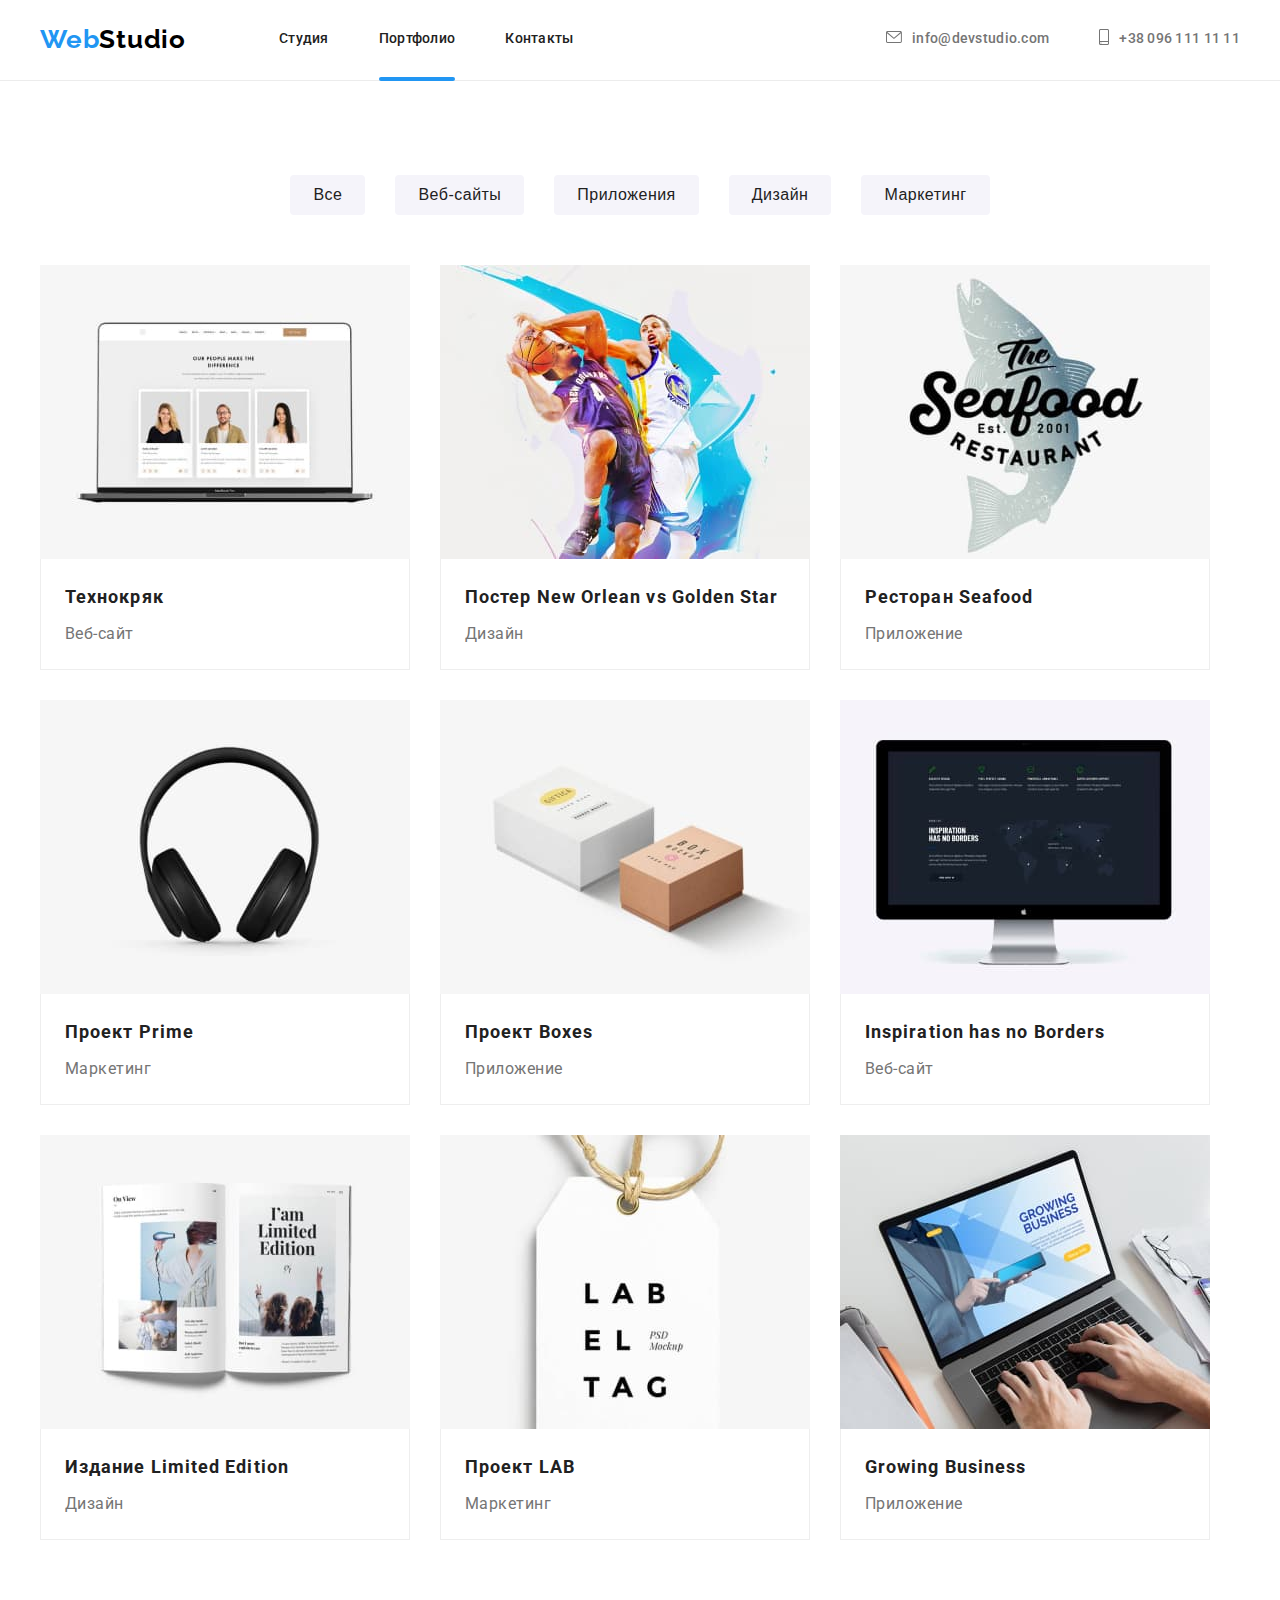
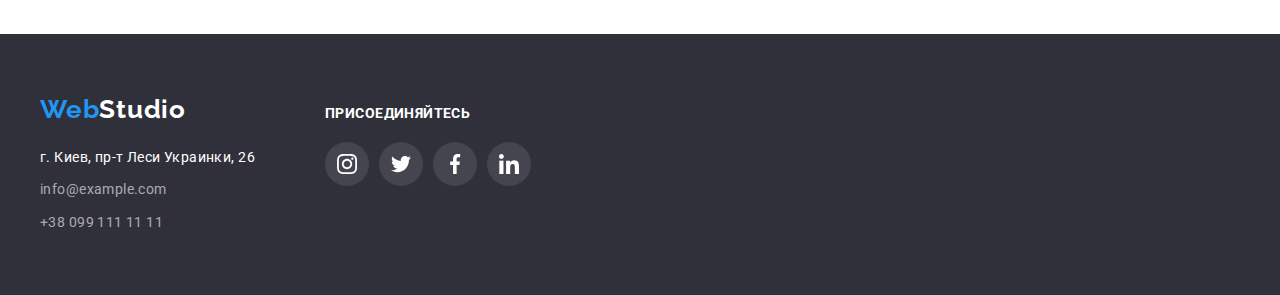
==== portfolio.html @ 95494dfe "закончено модальное окно" ====
<!DOCTYPE html>
<html lang="ru">

<head>
    <meta charset="UTF-8">
    <meta http-equiv="X-UA-Compatible" content="IE=edge">
    <meta name="viewport" content="width=device-width, initial-scale=1.0">
    <title>WebStudio</title>
    <link rel="stylesheet" href="https://cdnjs.cloudflare.com/ajax/libs/modern-normalize/1.1.0/modern-normalize.min.css"
        integrity="sha512-wpPYUAdjBVSE4KJnH1VR1HeZfpl1ub8YT/NKx4PuQ5NmX2tKuGu6U/JRp5y+Y8XG2tV+wKQpNHVUX03MfMFn9Q=="
        crossorigin="anonymous" referrerpolicy="no-referrer" />
    <link rel="preconnect" href="https://fonts.googleapis.com">
    <link rel="preconnect" href="https://fonts.gstatic.com" crossorigin>
    <link
        href="https://fonts.googleapis.com/css2?family=Raleway:wght@700&family=Roboto:wght@400;500;700;900&display=swap"
        rel="stylesheet">
    <link rel="stylesheet" href="./css/styles.css">
</head>
<body>
    <header class="header">
        <div class="container">
            <nav class="header-nav">
                <a href="./index.html" class="logo link">
                    <span class="span-web">Web</span>Studio
                </a>
                <ul class="list site-nav">
                    <li class="site-nav-item">
                        <a href="./index.html" class="link">Студия</a>
                    </li>
                    <li class="site-nav-item">
                        <a href="./portfolio.html" class="link current-link">Портфолио</a>
                    </li>
                    <li class="site-nav-item">
                        <a href="#" class="link">Контакты</a>
                    </li>
                </ul>
            </nav>
    
            <ul class="list header-contact">
                <li class="header-contact-item">
                    <a href="mailto:info@devstudio.com" class="link">
                        <span>
                            <svg class="envelope header-icon" width="16" height="12">
                                <use href="./images/sprite.svg#icon-envelope"></use>
                            </svg>
                        </span>
                        <span>info@devstudio.com</span>
                    </a>
                </li>
                <li class="header-contact-item">
                    <a href="tel:+380961111111" class="link">
                        <span>
                            <svg class="smartphone header-icon" width="10" height="16">
                                <use href="./images/sprite.svg#icon-smartphone"></use>
                            </svg>
                        </span>
                        <span>+38 096 111 11 11</span>
                    </a>
                </li>
            </ul>
        </div>
    
    </header>

    <!-- main -->
    <main class="portfolio">
        <div class="container">
            <h1 hidden>Галлерея работ</h1>
            <ul class="portfolio-button list">
                <li class="portfolio-button-item">
                    <button type="button" class="button">Все</button>
                </li>
                <li class="portfolio-button-item">
                    <button type="button" class="button">Веб-сайты</button>
                </li>
                <li class="portfolio-button-item">
                    <button type="button" class="button">Приложения</button>
                </li>
                <li class="portfolio-button-item">
                    <button type="button" class="button">Дизайн</button>
                </li>
                <li class="portfolio-button-item">
                    <button type="button" class="button">Маркетинг</button>
                </li>
            </ul>
            <ul class="portfolio-list list">
                <li class="portfolio-item">

                    <a href="" class="portfolio-grid-link link">
                        <div class="portfolio-grid-overlay">
                            <img src="./images/portfolio/technokryak.jpg" alt="Ноутбук с веб-сайтом" width="370" height="294">
                            <p class="overlay">Технокряк это современная площадка распространения коронавируса. Компании используют эту платформу для цифрового
                            шпионажа и атак на защищённые сервера конкурентов.</p>
                        </div>
                        <div class="portfolio-text">
                            <h2 class="portfolio-title">Технокряк</h2>
                            <p class="portfolio-direction">Веб-сайт</p>
                        </div>
                    </a>
                </li>
                <li class="portfolio-item">
            
                    <a href="" class="portfolio-grid-link link link">
                        <div class="portfolio-grid-overlay">
                            <img src="./images/portfolio/poster.jpg" alt="Постер футбольного матча" width="370" height="294">
                                <p class="overlay">Технокряк это современная площадка распространения коронавируса. Компании используют эту платформу для цифрового
                                шпионажа и атак на защищённые сервера конкурентов.</p>
                        </div>
                        <div class="portfolio-text">
                            <h2 class="portfolio-title">Постер New Orlean vs Golden Star</h2>
                            <p class="portfolio-direction">Дизайн</p>
                        </div>
                    </a>
                </li>
                <li class="portfolio-item">
            
                    <a href="" class="portfolio-grid-link link link">
                        <div class="portfolio-grid-overlay">
                            <img src="./images/portfolio/restaurant.jpg" alt="Логотим ресторана Seafood" width="370" height="294">
                            <p class="overlay">Технокряк это современная площадка распространения коронавируса. Компании используют эту платформу для цифрового
                            шпионажа и атак на защищённые сервера конкурентов.</p>
                        </div>
                        <div class="portfolio-text">
                            <h2 class="portfolio-title">Ресторан Seafood</h2>
                            <p class="portfolio-direction">Приложение</p>
                        </div>
                    </a>
                </li>
                <li class="portfolio-item">
            
                    <a href="" class="portfolio-grid-link link link">
                        <div class="portfolio-grid-overlay">
                            <img src="./images/portfolio/prime.jpg" alt="Наушники" width="370" height="294">
                            <p class="overlay">Технокряк это современная площадка распространения коронавируса. Компании используют эту платформа для цифрового
                            шпионажа и атак на защищённые сервера конкурентов.</p>
                        </div>
                        <div class="portfolio-text">
                            <h2 class="portfolio-title">Проект Prime</h2>   
                            <p class="portfolio-direction">Маркетинг</p>
                        </div>
                    </a>
                </li>
                <li class="portfolio-item">
            
                    <a href="" class="portfolio-grid-link link link">
                        <div class="portfolio-grid-overlay">
                         <img src="./images/portfolio/boxes.jpg" alt="Коробки" width="370" height="294">
                        <p class="overlay">Технокряк это современная площадка распространения коронавируса. Компании используют эту платформу
                            для цифрового
                            шпионажа и атак на защищённые сервера конкурентов.</p>
                        </div>
                        <div class="portfolio-text">
                           <h2 class="portfolio-title">Проект Boxes</h2>
                            <p class="portfolio-direction">Приложение</p>
                        </div>
                    </a>
                </li>
                <li class="portfolio-item">
            
                    <a href="" class="portfolio-grid-link link link">
                        <div class="portfolio-grid-overlay">
                            <img src="./images/portfolio/inspiration.jpg" alt="ПК с веб-сайтом" width="370" height="294">
                            <p class="overlay">Технокряк это современная площадка распространения коронавируса. Компании используют эту платформу
                                для цифрового
                                шпионажа и атак на защищённые сервера конкурентов.</p>
                        </div>
                        <div class="portfolio-text">
                            <h2 class="portfolio-title">Inspiration has no Borders</h2>
                            <p class="portfolio-direction">Веб-сайт</p>
                        </div>
                    </a>
                </li>
                <li class="portfolio-item">
            
                    <a href="" class="portfolio-grid-link link link">
                        <div class="portfolio-grid-overlay">
                            <img src="./images/portfolio/edition.jpg" alt="Книга" width="370" height="294">
                            <p class="overlay">Технокряк это современная площадка распространения коронавируса. Компании используют эту платформу
                                для цифрового
                                шпионажа и атак на защищённые сервера конкурентов.</p>
                        </div>
                        <div class="portfolio-text">
                            <h2 class="portfolio-title">Издание Limited Edition</h2>
                            <p class="portfolio-direction">Дизайн</p>
                        </div>
                    </a>
                </li>
                <li class="portfolio-item">
            
                    <a href="" class="portfolio-grid-link link link">
                        <div class="portfolio-grid-overlay">
                            <img src="./images/portfolio/lab.jpg" alt="Брелок LAB" width="370" height="294">
                            <p class="overlay">Технокряк это современная площадка распространения коронавируса. Компании используют эту платформу
                                для цифрового
                                шпионажа и атак на защищённые сервера конкурентов.</p>
                        </div>
                        <div class="portfolio-text">
                            <h2 class="portfolio-title">Проект LAB</h2>
                            <p class="portfolio-direction">Маркетинг</p>
                        </div>
                    </a>
                </li>
                <li class="portfolio-item">
            
                    <a href="" class="portfolio-grid-link link link">
                        <div class="portfolio-grid-overlay">
                            <img src="./images/portfolio/business.jpg" alt="Ноутбук с веб-сайтом" width="370" height="294">
                            <p class="overlay">Технокряк это современная площадка распространения коронавируса. Компании используют эту платформу
                                для цифрового
                                шпионажа и атак на защищённые сервера конкурентов.</p>
                        </div>
                        <div class="portfolio-text">
                            <h2 class="portfolio-title">Growing Business</h2>
                            <p class="portfolio-direction">Приложение</p>
                        </div>
                    </a>
                </li>
            </ul>
        </div>
            
        
    </main>

    <footer class="footer">
        <div class="container">
            <div class="footer-left">
                <div class="footer-logo">
                    <a href="./index.html" class="logo link">
                        <span class="span-web">Web</span><span class="footer-studio">Studio</span>
                    </a>
                </div>
                <address class="address">
                    <ul class="list">
                        <li class="footer-address-item">
                            <a href="https://goo.gl/maps/YHEFxKt9b5rvipPJA" target="_blank" rel="noopener noreferrer"
                                class="footer-address link">г. Киев,
                                пр-т Леси Украинки, 26</a>
                        </li>
                        <li class="footer-address-item">
                            <a href="mailto:info@example.com" class="footer-contact link">info@example.com</a>
                        </li>
                        <li class="footer-address-item">
                            <a href="tel:+380991111111" class="footer-contact link">+38 099 111 11 11</a>
                        </li>
                    </ul>
                </address>
            </div>
            <div class="footer-right">
                <p class="footer-text-icon">присоединяйтесь</p>
                <ul class="list footer-list-icon">
                    <li class="footer-icon-item">
                        <a href="" class="footer-link-icon sotseti">
                            <svg class="footer-icon">
                                <use href="./images/sprite.svg#icon-instagram"></use>
                            </svg>
                        </a>
                    </li>
                    <li class="footer-icon-item">
                        <a href="" class="footer-link-icon sotseti">
                            <svg class="footer-icon">
                                <use href="./images/sprite.svg#icon-twitter"></use>
                            </svg>
                        </a>
                    </li>
                    <li class="footer-icon-item">
                        <a href="" class="footer-link-icon sotseti">
                            <svg class="footer-icon">
                                <use href="./images/sprite.svg#icon-facebook"></use>
                            </svg>
                        </a>
                    </li>
                    <li footer-icon-item>
                        <a href="" class="footer-link-icon sotseti">
                            <svg class="footer-icon">
                                <use href="./images/sprite.svg#icon-linkedin"></use>
                            </svg>
                        </a>
                    </li>
                </ul>
            </div>
        </div>
    </footer>

</body>
</html>
---- css/styles.css ----
:root {
  --accent-color: #2196f3;
  --main-text-color: #212121;
}

body {
  margin: 0;
  background-color: #ffffff;
  color: var(--main-text-color);
  font-weight: 400;
  font-family: "Roboto", sans-serif;
}
.list {
  margin-top: 0;
  margin-bottom: 0;
  padding-left: 0;
  list-style: none;
}
.link {
  text-decoration: none;
}
h1,
h2,
h3,
h4,
p {
  margin-top: 0;
  margin-bottom: 0;
}
img {
  display: block;
}
.container {
  width: 1200px;
  margin: 0 auto;
  padding-left: 15px;
  padding-right: 15px;
}
.visually-hidden {
  position: absolute !important;
  clip: rect(1px 1px 1px 1px); /* IE6, IE7 */
  clip: rect(1px, 1px, 1px, 1px);
  padding: 0 !important;
  border: 0 !important;
  height: 1px !important;
  width: 1px !important;
  overflow: hidden;
}

/* ======logo===== */
.logo {
  color: #000000;
  font-family: "Raleway", sans-serif;
  font-weight: 700;
  font-size: 26px;
  line-height: 1.19;
  letter-spacing: 0.03em;
}
.span-web {
  color: var(--accent-color);
}

/* =======================HEADER======== */
.header {
  padding-top: 24px;
  padding-bottom: 25px;
  border-bottom: 1px solid #ececec;
}
.header .container {
  display: flex;
  align-items: center;
}
.header-nav {
  display: flex;
  align-items: center;
}
.site-nav {
  display: block;
  display: flex;
  align-items: center;
}
.header-contact {
  display: flex;
  align-items: center;
  margin-left: auto;
}
.header .logo {
  margin-right: 93px;
}
.site-nav-item:not(:last-child) {
  margin-right: 50px;
}
.header-contact-item:not(:last-child) {
  margin-right: 50px;
}
.site-nav .link {
  position: relative;
  display: block;
  color: var(--main-text-color);
  font-weight: 500;
  font-size: 14px;
  line-height: 1.14;
  letter-spacing: 0.02em;
  transition: color 250ms cubic-bezier(0.4, 0, 0.2, 1);
}
.header-contact .link {
  display: flex;
  align-items: center;
  color: #757575;
  font-weight: 500;
  font-size: 14px;
  line-height: 1.14;
  letter-spacing: 0.02em;
  fill: #757575;
  transition: color 250ms cubic-bezier(0.4, 0, 0.2, 1),
    fill 250ms cubic-bezier(0.4, 0, 0.2, 1);
}
.site-nav .link:hover,
.site-nav .link:focus,
.header-contact .link:hover,
.header-contact .link:focus {
  fill: var(--accent-color);
  color: var(--accent-color);
}
.header-icon {
  margin-right: 10px;
}

.current-link::after {
  position: absolute;
  content: "";
  width: 100%;
  height: 4px;
  margin-top: 30px;
  display: block;
  background-color: var(--accent-color);
  border-radius: 2px;
}
/* ======================MAIN==========*/
/* hero */
.hero {
  text-align: center;
  padding-top: 200px;
  padding-bottom: 200px;
  /* padding-top: 195px; */
  background: #2f303a;
  background-image: linear-gradient(
      rgba(47, 48, 58, 0.4),
      rgba(47, 48, 58, 0.4)
    ),
    url(../images/hero/bg.jpg);
  background-size: cover;
}
.hero-title {
  margin-bottom: 30px;
  color: #ffffff;
  font-weight: 900;
  font-size: 44px;
  line-height: 1.36;
  letter-spacing: 0.06em;
  text-transform: uppercase;
  max-width: 700px;
  margin-left: auto;
  margin-right: auto;
}
.button-btn {
  border-radius: 4px;
  padding: 10px 32px;
  min-width: 200px;
  border: 1px solid transparent;
  /* border: 0; */
  color: #ffffff;
  background-color: var(--accent-color);
  font-weight: 700;
  font-size: 16px;
  line-height: 1.87;
  /* display: flex; */
  /* align-items: center; */
  text-align: center;
  letter-spacing: 0.06em;
  cursor: pointer;
  transition: background-color 250ms cubic-bezier(0.4, 0, 0.2, 1);
}
.button-btn:hover,
.button-btn:focus {
  background-color: #188ce8;
}

/* About list */
.about {
  padding-top: 94px;
  padding-bottom: 94px;
}
.about-list {
  display: flex;
  flex-wrap: wrap;
  /* flex-direction: row; */
  justify-content: space-between;
  align-items: baseline;
  /* flex-wrap: wrap; */
  align-content: stretch;
  margin-left: -30px;
  margin-top: -30px;
}
.about-list-item {
  margin-left: 30px;
  margin-top: 30px;
  flex-basis: calc((100% - 120px) / 4);
  /* flex-grow: 1; */
}
.about-list-title {
  margin-bottom: 10px;
  font-weight: 700;
  font-size: 14px;
  line-height: 1.14;
  letter-spacing: 0.03em;
  text-transform: uppercase;
}
.about-list-text {
  color: #757575;
  font-size: 14px;
  line-height: 1.71;
  letter-spacing: 0.03em;
}
.about-icon {
  display: block;
  width: 70px;
  height: 70px;
  margin-left: auto;
  margin-right: auto;
}
.about-icon-bg {
  padding-top: 25px;
  padding-bottom: 25px;
  margin-bottom: 30px;
  background: #f5f4fa;
  border-radius: 4px;
}
/* ======================classes============ */
.classes {
  padding-bottom: 94px;
}
.classes .list {
  margin-top: -30px;
  margin-left: -30px;
  display: flex;
  flex-wrap: wrap;
  justify-content: space-between;
}
.classes-item {
  position: relative;
  flex-basis: calc((100% - 90px) / 3);
  margin-top: 30px;
  margin-left: 30px;
}
.classes-title {
  margin-bottom: 50px;
  font-weight: 700;
  font-size: 36px;
  line-height: 1.16;
  text-align: center;
  letter-spacing: 0.03em;
}
.classes-overlay {
  position: absolute;
  bottom: 0;
  left: 0;
  width: 100%;
  height: 70px;
  padding-top: 27px;
  padding-bottom: 27px;
  overflow: auto;
  background: rgba(47, 48, 58, 0.8);

  font-weight: 700;
  font-size: 14px;
  line-height: 1.14;
  text-align: center;
  letter-spacing: 0.03em;
  text-transform: uppercase;
  color: #ffffff;
}
/* =================team============= */
.team {
  padding-top: 94px;
  padding-bottom: 94px;
  background-color: #f5f4fa;
}
.team-list {
  display: flex;
  flex-wrap: wrap;
  flex-basis: calc((100% - 120px) / 4);
  margin-left: -30px;
  margin-top: -30px;
  /* justify-content: space-between; */
}
.team-item {
  border-radius: 0px 0px 4px 4px;
  box-shadow: 0px 1px 3px rgba(0, 0, 0, 0.12), 0px 1px 1px rgba(0, 0, 0, 0.14),
    0px 2px 1px rgba(0, 0, 0, 0.2);
  margin-left: 30px;
  margin-top: 30px;
}
.team-text {
  padding: 30px 32px;
}
.team-title {
  margin-bottom: 50px;
  font-weight: 700;
  font-size: 36px;
  line-height: 1.17;
  text-align: center;
  letter-spacing: 0.03em;
}
.team-name {
  margin-bottom: 10px;
  font-weight: 500;
  font-size: 16px;
  line-height: 1.19;
  text-align: center;
  letter-spacing: 0.03em;
}
.team-profession {
  color: #757575;
  font-size: 16px;
  line-height: 1.19;
  text-align: center;
  letter-spacing: 0.03em;
  margin-bottom: 16px;
}
.team-icon,
.footer-icon {
  width: 20px;
  height: 20px;
}
.team-icon-list {
  display: flex;
  justify-content: space-between;
}
.sotseti {
  display: flex;
  align-items: center;
  justify-content: center;
  width: 44px;
  height: 44px;
  border-radius: 50%;
}
.team-icon-link {
  /* display: flex;
  align-items: center;
  justify-content: center;
  width: 44px;
  height: 44px;
  border-radius: 50%; */
  fill: #afb1b8;
}
.team-icon-link {
  transition: background-color 250ms cubic-bezier(0.4, 0, 0.2, 1),
    fill 250ms cubic-bezier(0.4, 0, 0.2, 1);
}
.team-icon-link:hover,
.team-icon-link:focus {
  fill: #ffffff;
  background-color: var(--accent-color);
}
/* ==========================CLIENTS=============== */
.clients-title {
  font-weight: 700;
  font-size: 36px;
  line-height: 1.17;
  text-align: center;
  letter-spacing: 0.03em;
  color: var(--main-text-color);
  margin-bottom: 50px;
}
.clients .container {
  padding-top: 94px;
  padding-bottom: 94px;
}
.clients-list-icon {
  display: flex;
  justify-content: space-between;
  flex-wrap: wrap;
  margin-top: -30px;
  margin-left: -30px;
}
.clients-icon-item {
  margin-top: 30px;
  margin-left: 30px;
  flex-basis: calc((100% - 180px) / 6);
  height: 92px;
}
.clients-link-icon {
  display: flex;
  align-items: center;
  justify-content: center;
  width: 100%;
  height: 100%;
  fill: #afb1b8;
  padding: 16px 32px;
  border: 1px solid #afb1b8;
  border-radius: 4px;
}
.clients-link-icon {
  transition: fill 250ms cubic-bezier(0.4, 0, 0.2, 1),
    border 250ms cubic-bezier(0.4, 0, 0.2, 1);
}
.clients-link-icon:hover,
.clients-link-icon:focus {
  fill: var(--accent-color);
  border: 1px solid var(--accent-color);
}

/* ========================FOOTER===== */
.footer {
  padding-top: 60px;
  padding-bottom: 60px;
  background-color: #2f303a;
  font-size: 14px;
  line-height: 1.71;
  letter-spacing: 0.03em;
}
.footer-logo {
  margin-bottom: 20px;
}
.footer-address-item:not(:last-child) {
  margin-bottom: 9px;
}
.address {
  font-style: normal;
}
.footer-studio {
  color: #ffffff;
}
.footer .footer-contact {
  color: rgba(255, 255, 255, 0.6);
}
.footer-address {
  color: #ffffff;
}
.address .link {
  transition: color 250ms cubic-bezier(0.4, 0, 0.2, 1);
}
.address .link:hover,
.address .link:focus {
  color: var(--accent-color);
}
.footer .container {
  display: flex;
}
.footer-right {
  margin-left: 70px;
  margin-top: 12px;
}
.footer-text-icon {
  font-weight: 700;
  font-size: 14px;
  line-height: 1.14;
  letter-spacing: 0.03em;
  text-transform: uppercase;
  color: #ffffff;
  margin-bottom: 20px;
}
.footer-list-icon {
  display: flex;
}
.footer-link-icon {
  background-color: rgba(255, 255, 255, 0.1);
  fill: #ffffff;
}
.footer-icon-item:not(:last-child) {
  margin-right: 10px;
}
.footer-link-icon {
  transition: background-color 250ms cubic-bezier(0.4, 0, 0.2, 1);
}
.footer-link-icon:hover,
.footer-link-icon:focus {
  background-color: var(--accent-color);
}
/* ====================PORTFOLIO===== */
.portfolio {
  padding-top: 94px;
  padding-bottom: 94px;
}
.button {
  min-width: 73;
  border-radius: 4px;
  padding: 6px 22px;
  border: 1px solid transparent;
  color: var(--main-text-color);
  background-color: #f5f4fa;
  font-weight: 500;
  font-size: 16px;
  line-height: 1.62;
  text-align: center;
  letter-spacing: 0.03em;
  cursor: pointer;
  transition: background-color 250ms cubic-bezier(0.4, 0, 0.2, 1),
    color 250ms cubic-bezier(0.4, 0, 0.2, 1),
    box-shadow 250ms cubic-bezier(0.4, 0, 0.2, 1);
}
.portfolio-button {
  display: flex;
  justify-content: center;
  margin-bottom: 50px;
}
.portfolio-button-item:not(:last-child) {
  margin-right: 30px;
}
.button:hover,
.button:focus {
  color: #ffffff;
  background-color: var(--accent-color);
  box-shadow: 0px 3px 1px rgba(0, 0, 0, 0.1), 0px 1px 2px rgba(0, 0, 0, 0.08),
    0px 2px 2px rgba(0, 0, 0, 0.12);
}
.portfolio-text {
  border-left: 1px solid #eeeeee;
  border-bottom: 1px solid #eeeeee;
  border-right: 1px solid #eeeeee;
  padding: 20px 24px;
}
.portfolio-list {
  display: flex;
  flex-wrap: wrap;
  margin-left: -30px;
  margin-top: -30px;
}
.portfolio-item {
  margin-left: 30px;
  margin-top: 30px;
  flex-basis: calc(100% / 3 - 90px);
  background: #ffffff;
  transition: box-shadow 250ms cubic-bezier(0.4, 0, 0.2, 1);
}
.portfolio-item:hover,
.portfolio-item:focus {
  box-shadow: 0px 1px 1px rgba(0, 0, 0, 0.12), 0px 4px 4px rgba(0, 0, 0, 0.06),
    1px 4px 6px rgba(0, 0, 0, 0.16);
}
.portfolio-title {
  margin-bottom: 4px;
  color: var(--main-text-color);
  font-weight: 700;
  font-size: 18px;
  line-height: 2;
  letter-spacing: 0.06em;
}
.portfolio-direction {
  color: #757575;
  font-weight: 400;
  font-size: 16px;
  line-height: 1.87;
  letter-spacing: 0.03em;
}
/* .portfolio-title:hover,
.portfolio-title:focus,
.portfolio-direction:hover,
.portfolio-direction:focus {
  color: var(--accent-color);
} */
.portfolio-grid-link {
  display: block;
}
.portfolio-grid-overlay {
  position: relative;
  overflow: hidden;
}
.overlay {
  position: absolute;
  top: 100%;
  left: 0;
  width: 100%;
  height: 100%;
  padding: 63px 24px;
  overflow: auto;
  /* transform: translateY(100%); */
  transition: transform 500ms linear;

  font-weight: 400px;
  font-size: 18px;
  line-height: 1.56;
  letter-spacing: 0.03em;
  /* color: #ffffff; */
  background: rgba(33, 150, 243, 0.9);
  color: #ffffff;
}
.portfolio-grid-link:hover .overlay,
.portfolio-grid-link:focus .overlay {
  transform: translate(-100%);
}

/* =============Modal====================== */
.backdrop {
  position: fixed;
  top: 0;
  left: 0;
  width: 100vw;
  height: 100vh;
  background-color: rgba(0, 0, 0, 0.2);
  transition: opacity 500ms linear, visibility 500ms linear;
}
.modal {
  width: 528px;
  height: 580px;
  background-color: #ffffff;
  position: absolute;
  left: 50%;
  top: 50%;
  transform: translate(-50%, -50%);
}
.close-btn {
  position: absolute;
  top: 8px;
  right: 8px;
  padding: 0;
  width: 30px;
  height: 30px;
  border-radius: 50%;
  border: 1px solid rgba(0, 0, 0, 0.1);
  background-color: transparent;
  cursor: pointer;
}
.modal-svg {
  color: tomato;
}
.close-btn:hover .modal-svg {
  fill: var(--accent-color);
}
.is-hidden {
  opacity: 0;
  visibility: hidden;
  pointer-events: none;
}
.contact-form {
  display: flex;
  flex-direction: column;
  padding: 40px;
}
.contact-form-input {
  width: 100%;
  height: 40px;
  border: 1px solid rgba(33, 33, 33, 0.2);
  border-radius: 4px;
  padding-left: 42px;
  transition: border-color 250ms cubic-bezier(0.4, 0, 0.2, 1);
}
.contact-form-input:focus {
  outline: none;
  border-color: var(--accent-color);
}
/* .contact-form-input:focus:valid,
.contact-form-input:focus:invalid{} */
/* .contact-form-input:focus:not(:placeholder-shown):invalid {
  border-color: red;
} */

.contact-form-submit {
  display: block;
  margin: 0 auto;
  padding: 10px 55px;
  cursor: pointer;
  background: #2196f3;
  box-shadow: 0px 4px 4px rgba(0, 0, 0, 0.15);
  border-radius: 4px;
  border: 1px solid transparent;
}
.contact-form-message {
  width: 100%;
  height: 120px;
  padding: 12px 16px;
  margin-top: 4px;
  margin-bottom: 20px;
  resize: none;
  border: 1px solid rgba(33, 33, 33, 0.2);
  border-radius: 4px;
  transition: border-color 250ms cubic-bezier(0.4, 0, 0.2, 1);
}
.contact-form-message:focus {
  border-color: var(--accent-color);
  outline: none;
}
.contact-form-message::placeholder {
  color: rgba(117, 117, 117, 0.5);
}
.modal-form-title {
  font-weight: 700;
  font-size: 20px;
  line-height: 1.15;
  text-align: center;
  letter-spacing: 0.03em;
  margin-bottom: 12px;
}
.modal-form-label {
  font-weight: 400;
  font-size: 12px;
  line-height: 1.17;
  letter-spacing: 0.01em;
  color: #757575;
}
.modal-form-label:nth-child(-n + 4) {
  margin-bottom: 10px;
}
.contact-form-icon {
  position: absolute;
  top: 50%;
  transform: translateY(-50%);
  left: 12px;
  transition: fill 250ms cubic-bezier(0.4, 0, 0.2, 1);
}
.contact-form-wrapper {
  position: relative;
  display: block;
  margin-top: 4px;
}
.contact-form-input:focus + .contact-form-icon {
  fill: var(--accent-color);
}
.contact-form-checkbox-label {
  display: flex;
  align-items: center;
  font-weight: 400;
  font-size: 14px;
  line-height: 1.71;
  letter-spacing: 0.03em;
  color: #757575;
  margin-bottom: 30px;
}
.contact-form-checkbox-label::before {
  content: "";
  width: 16px;
  height: 15px;
  border: 2px solid black;
  cursor: pointer;
  border-radius: 2px;
  margin-right: 7px;
}
.contact-form-checkbox:checked + .contact-form-checkbox-label::before {
  background-image: url(../images/check.svg);
  background-position: 50% 50%;
}
.contact-form-checkbox:focus + .contact-form-checkbox-label::before {
  outline: 2px solid rgb(33, 150, 243, 0.6);
}
.contact-form-label-link {
  font-weight: 400;
  font-size: 14px;
  line-height: 1.71;
  letter-spacing: 0.03em;
  color: #2196f3;
}
.contact-form-submit {
  font-weight: 700;
  font-size: 16px;
  line-height: 1.87;
  display: flex;
  align-items: center;
  text-align: center;
  letter-spacing: 0.06em;
  color: #ffffff;
}

/* ======================================== */ ;
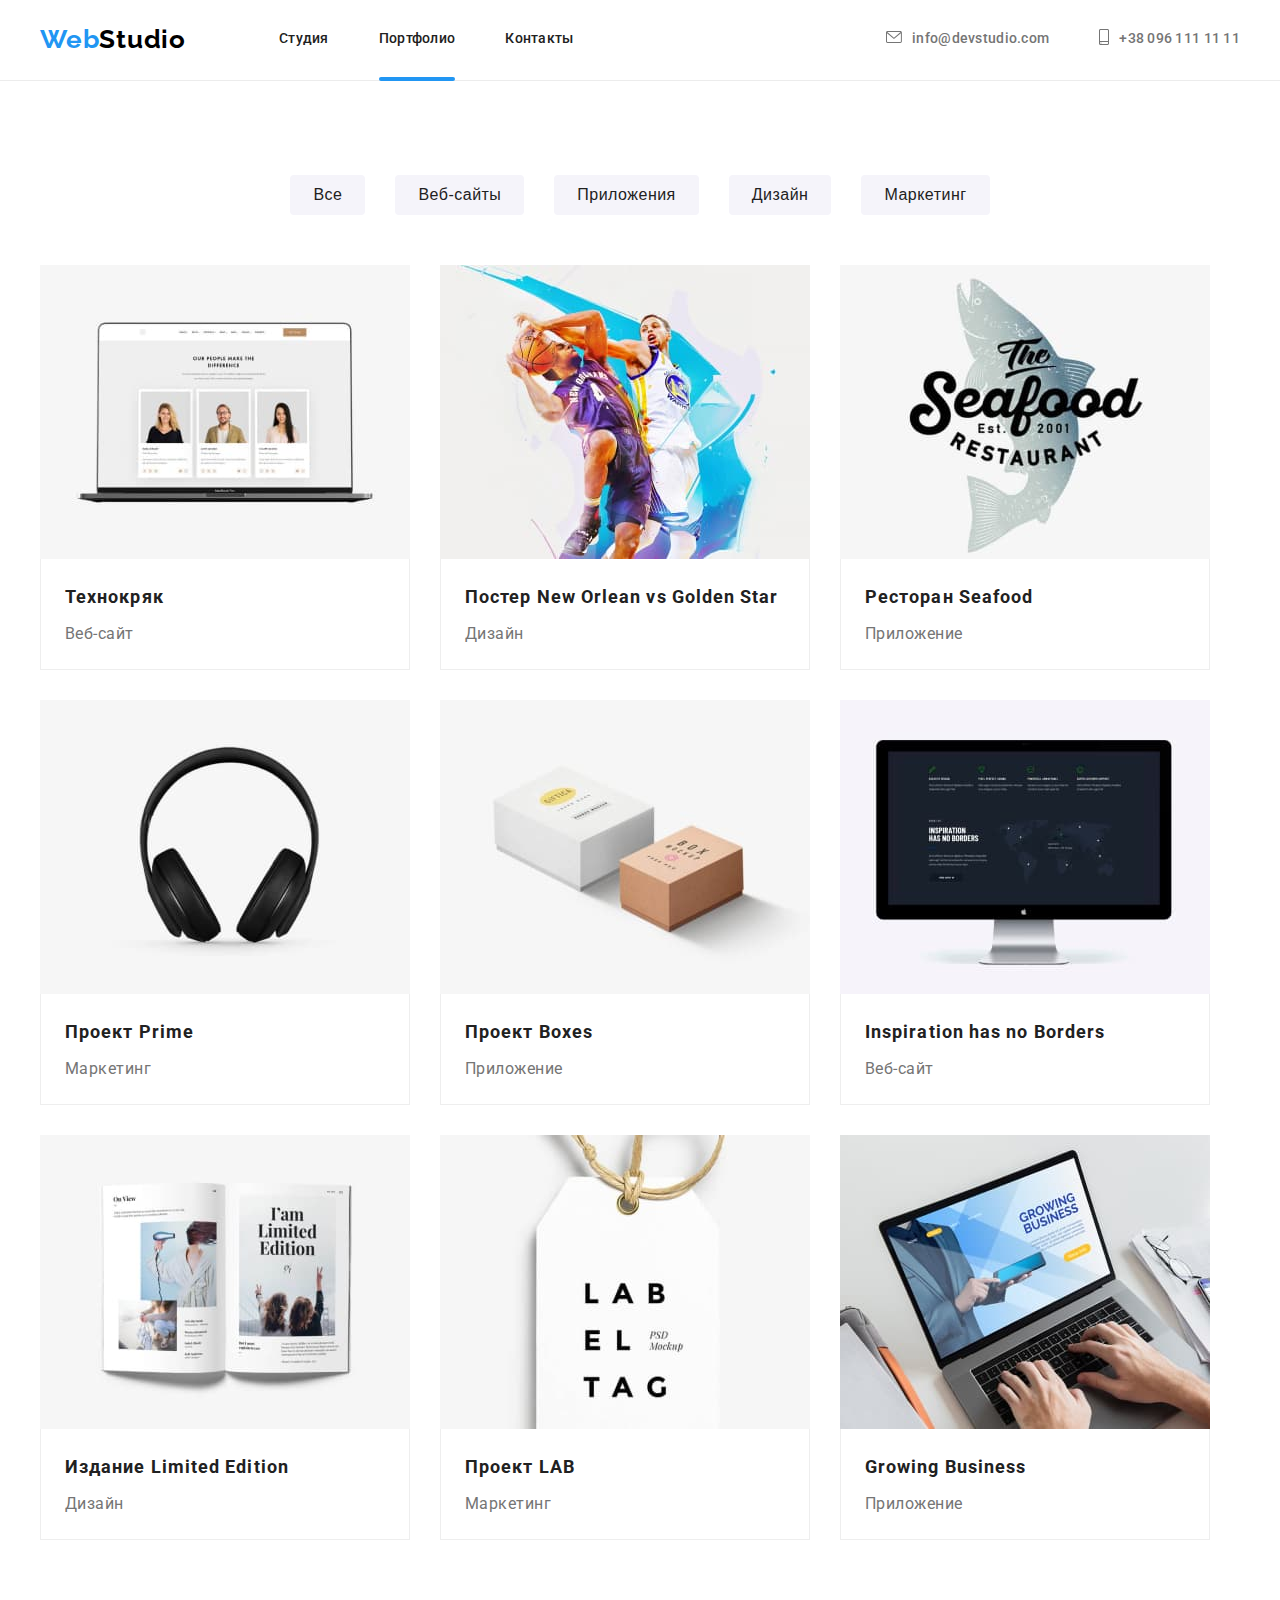
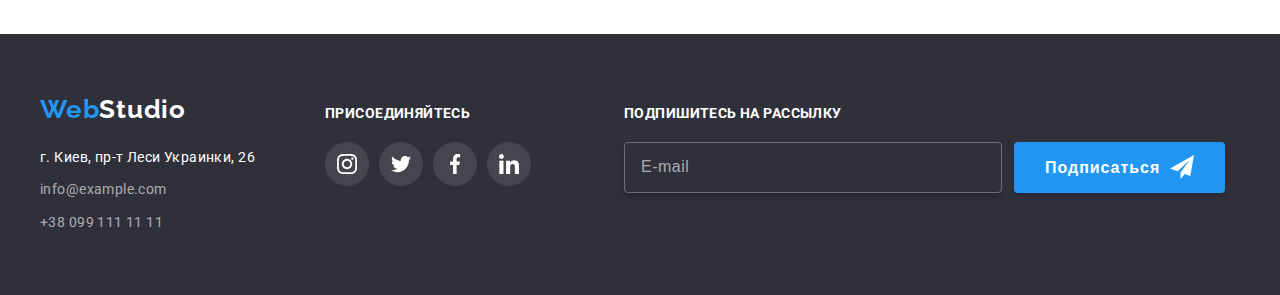
==== commit 986abfaf: "модалка в футере в портфолио" ====
--- a/portfolio.html
+++ b/portfolio.html
@@ -278,6 +278,18 @@
                     </li>
                 </ul>
             </div>
+            <form class="footer-form">
+                <p class="footer-modal-title">Подпишитесь на рассылку</p>
+                <div class="footer-form-div">
+                    <input class="footer-form-input" type="email" placeholder="E-mail" name="user-email" required>
+                    <button type="submit" class="footer-form-button">
+                        Подписаться
+                        <svg class="footer-modal-svg" width="24" height="24">
+                            <use href="./images/icons.svg#icon-subscribe"></use>
+                        </svg>
+                    </button>
+                </div>
+            </form>
         </div>
     </footer>
 
--- a/css/styles.css
+++ b/css/styles.css
@@ -477,6 +477,69 @@
 .footer-link-icon:hover,
 .footer-link-icon:focus {
   background-color: var(--accent-color);
+}
+/* ====================modal-footer============ */
+.footer-form {
+  margin-left: 93px;
+}
+.footer-modal-title {
+  font-weight: 700;
+  font-size: 14px;
+  line-height: 1.14;
+  letter-spacing: 0.03em;
+  text-transform: uppercase;
+  color: #ffffff;
+  margin-top: 12px;
+  margin-bottom: 20px;
+}
+.footer-form-input {
+  background-color: transparent;
+  width: 358px;
+  padding-top: 15px;
+  padding-bottom: 15px;
+  padding-left: 16px;
+  margin-right: 12px;
+  border: 1px solid rgba(255, 255, 255, 0.3);
+  box-shadow: 0px 4px 4px rgba(0, 0, 0, 0.15);
+  border-radius: 4px;
+  color: #ffffff;
+  outline: none;
+  transition: border-color 250ms cubic-bezier(0.4, 0, 0.2, 1);
+}
+.footer-form-input:focus {
+  border-color: var(--accent-color);
+}
+
+.footer-form-input::placeholder {
+  font-weight: 400;
+  font-size: 16px;
+  line-height: 1.25;
+  letter-spacing: 0.03em;
+  color: rgba(255, 255, 255, 0.6);
+}
+.footer-form-div {
+  display: flex;
+}
+.footer-form-button {
+  background: var(--accent-color);
+  box-shadow: 0px 4px 4px rgba(0, 0, 0, 0.15);
+  border-radius: 4px;
+  margin: 0 auto;
+  padding: 10px 30px;
+  cursor: pointer;
+  border: 1px solid transparent;
+
+  font-weight: 700;
+  font-size: 16px;
+  line-height: 1.87;
+  display: flex;
+  align-items: center;
+  text-align: center;
+  letter-spacing: 0.06em;
+  color: #ffffff;
+}
+.footer-modal-svg {
+  margin-left: 10px;
 }
 /* ====================PORTFOLIO===== */
 .portfolio {
@@ -656,16 +719,6 @@
   border-color: red;
 } */
 
-.contact-form-submit {
-  display: block;
-  margin: 0 auto;
-  padding: 10px 55px;
-  cursor: pointer;
-  background: #2196f3;
-  box-shadow: 0px 4px 4px rgba(0, 0, 0, 0.15);
-  border-radius: 4px;
-  border: 1px solid transparent;
-}
 .contact-form-message {
   width: 100%;
   height: 120px;
@@ -748,9 +801,18 @@
   font-size: 14px;
   line-height: 1.71;
   letter-spacing: 0.03em;
-  color: #2196f3;
+  color: var(--accent-color);
 }
 .contact-form-submit {
+  display: block;
+  margin: 0 auto;
+  padding: 10px 55px;
+  cursor: pointer;
+  background: #2196f3;
+  box-shadow: 0px 4px 4px rgba(0, 0, 0, 0.15);
+  border-radius: 4px;
+  border: 1px solid transparent;
+
   font-weight: 700;
   font-size: 16px;
   line-height: 1.87;
